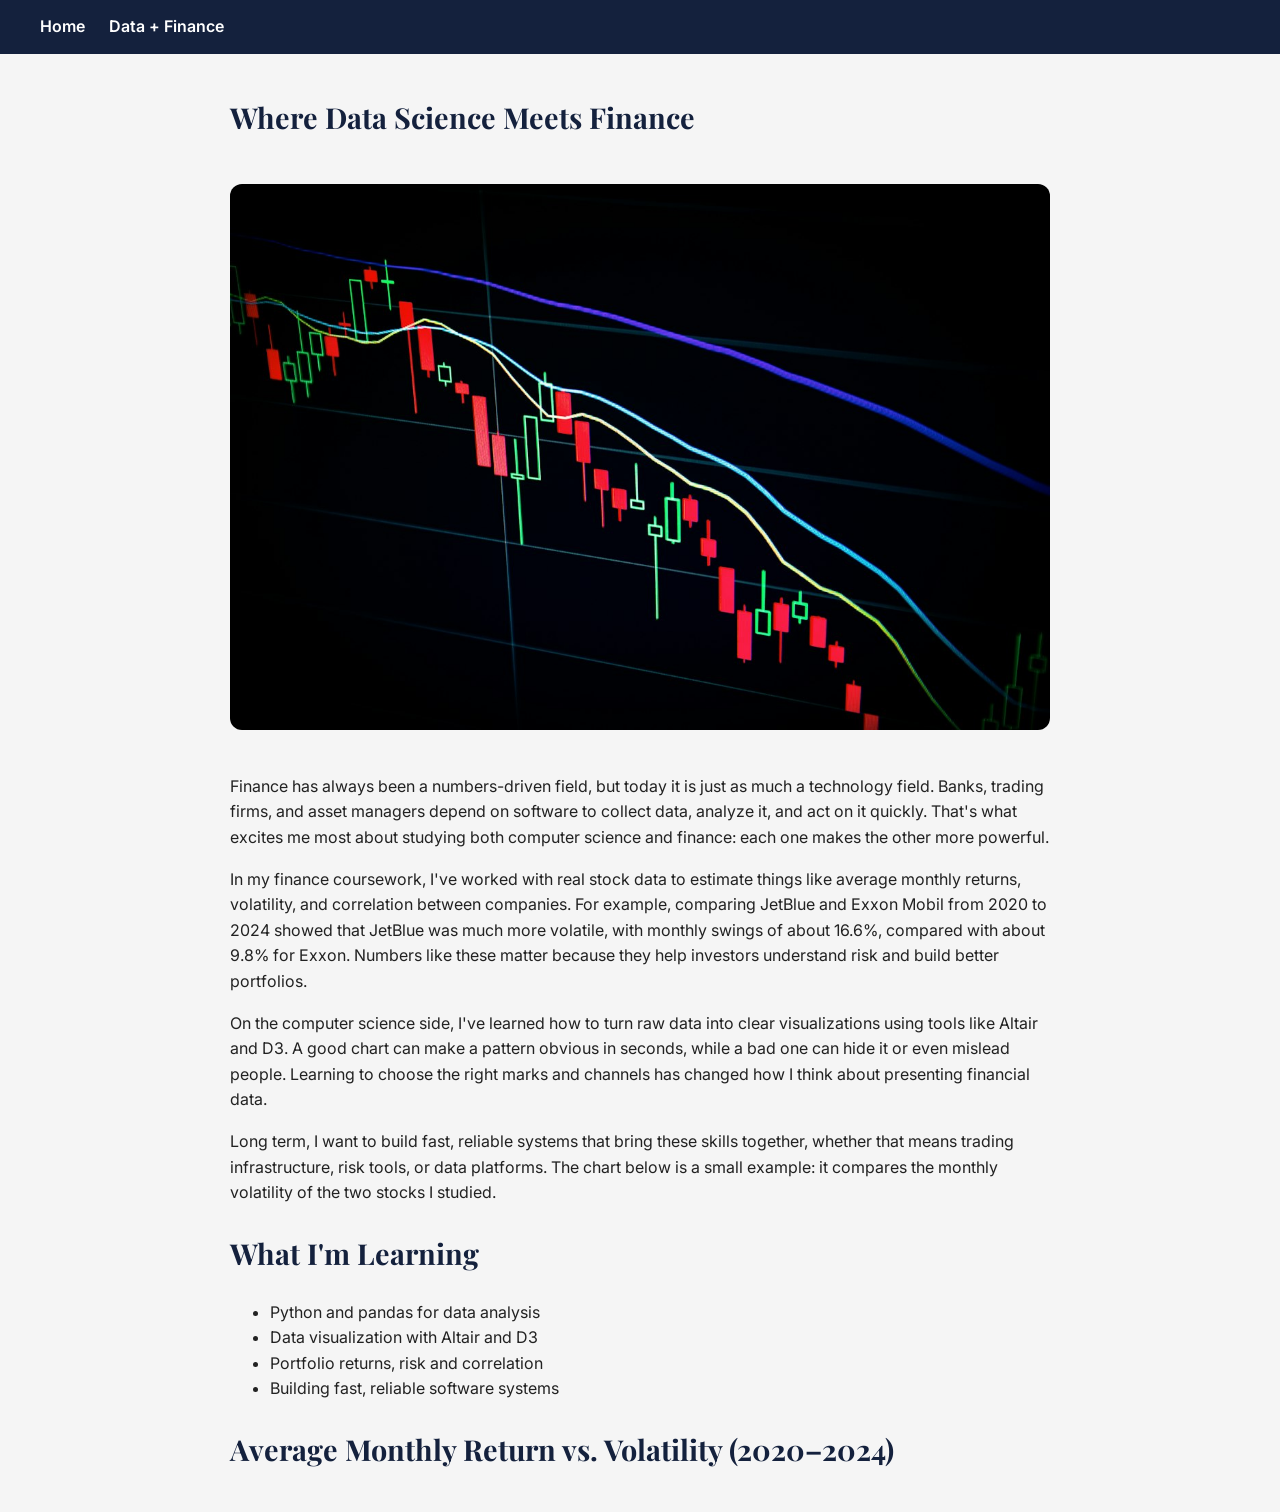
==== interests.html @ 22847277 "Initial site" ====
<!DOCTYPE html><html lang="en"><head><meta charset="UTF-8"><title>Data + Finance</title><link rel="stylesheet" href="style.css"><script src="https://d3js.org/d3.v7.min.js"></script></head>
<body><nav><a href="index.html">Home</a><a href="interests.html">Data + Finance</a></nav>
<main>
<h2>Where Data Science Meets Finance</h2>
<img src="images/markets.jpg" alt="Stock market chart">
<p>Finance has always been a numbers-driven field, but today it is just as much a technology field. Banks, trading firms, and asset managers depend on software to collect data, analyze it, and act on it quickly. That's what excites me most about studying both computer science and finance: each one makes the other more powerful.</p>
<p>In my finance coursework, I've worked with real stock data to estimate things like average monthly returns, volatility, and correlation between companies. For example, comparing JetBlue and Exxon Mobil from 2020 to 2024 showed that JetBlue was much more volatile, with monthly swings of about 16.6%, compared with about 9.8% for Exxon. Numbers like these matter because they help investors understand risk and build better portfolios.</p>
<p>On the computer science side, I've learned how to turn raw data into clear visualizations using tools like Altair and D3. A good chart can make a pattern obvious in seconds, while a bad one can hide it or even mislead people. Learning to choose the right marks and channels has changed how I think about presenting financial data.</p>
<p>Long term, I want to build fast, reliable systems that bring these skills together, whether that means trading infrastructure, risk tools, or data platforms. The chart below is a small example: it compares the monthly volatility of the two stocks I studied.</p>
<h2>What I'm Learning</h2>
<ul><li>Python and pandas for data analysis</li><li>Data visualization with Altair and D3</li><li>Portfolio returns, risk and correlation</li><li>Building fast, reliable software systems</li></ul>
<h2>Average Monthly Return vs. Volatility (2020–2024)</h2>
<div id="chart"></div>
</main>
<script>
const data=[{t:"JBLU",mean:-1.41,sd:16.64},{t:"XOM",mean:1.10,sd:9.79}];
const w=600,h=360,m={t:20,r:20,b:50,l:60};
const svg=d3.select("#chart").append("svg").attr("width",w).attr("height",h);
const x=d3.scaleBand().domain(data.map(d=>d.t)).range([m.l,w-m.r]).padding(0.4);
const y=d3.scaleLinear().domain([0,18]).range([h-m.b,m.t]);
svg.selectAll("rect").data(data).join("rect").attr("x",d=>x(d.t)).attr("y",d=>y(d.sd)).attr("width",x.bandwidth()).attr("height",d=>y(0)-y(d.sd)).attr("fill","#14213d");
svg.append("g").attr("transform",`translate(0,${h-m.b})`).call(d3.axisBottom(x));
svg.append("g").attr("transform",`translate(${m.l},0)`).call(d3.axisLeft(y));
svg.append("text").attr("x",-h/2).attr("y",18).attr("transform","rotate(-90)").attr("text-anchor","middle").text("Monthly volatility (%)");
</script></body></html>
---- style.css ----
@import url('https://fonts.googleapis.com/css2?family=Inter:wght@400;600&family=Playfair+Display:wght@700&display=swap');
:root{--navy:#14213d;--gold:#fca311;--light:#f5f5f5;--text:#222;}
body{margin:0;font-family:'Inter',sans-serif;color:var(--text);background:var(--light);line-height:1.6;}
nav{background:var(--navy);padding:14px 40px;display:flex;gap:24px;}
nav a{color:#fff;text-decoration:none;font-weight:600;}
nav a:hover{color:var(--gold);}
main{max-width:820px;margin:40px auto;padding:0 24px;}
h1{font-family:'Playfair Display',serif;font-size:2.8rem;color:var(--navy);margin-bottom:8px;}
h2{font-family:'Playfair Display',serif;font-size:1.8rem;color:var(--navy);}
img{max-width:100%;border-radius:12px;margin:20px 0;}
a{color:#b5770a;}
.contact{background:#fff;padding:20px;border-left:5px solid var(--gold);border-radius:8px;margin-top:40px;}
#chart svg{background:#fff;border-radius:8px;}
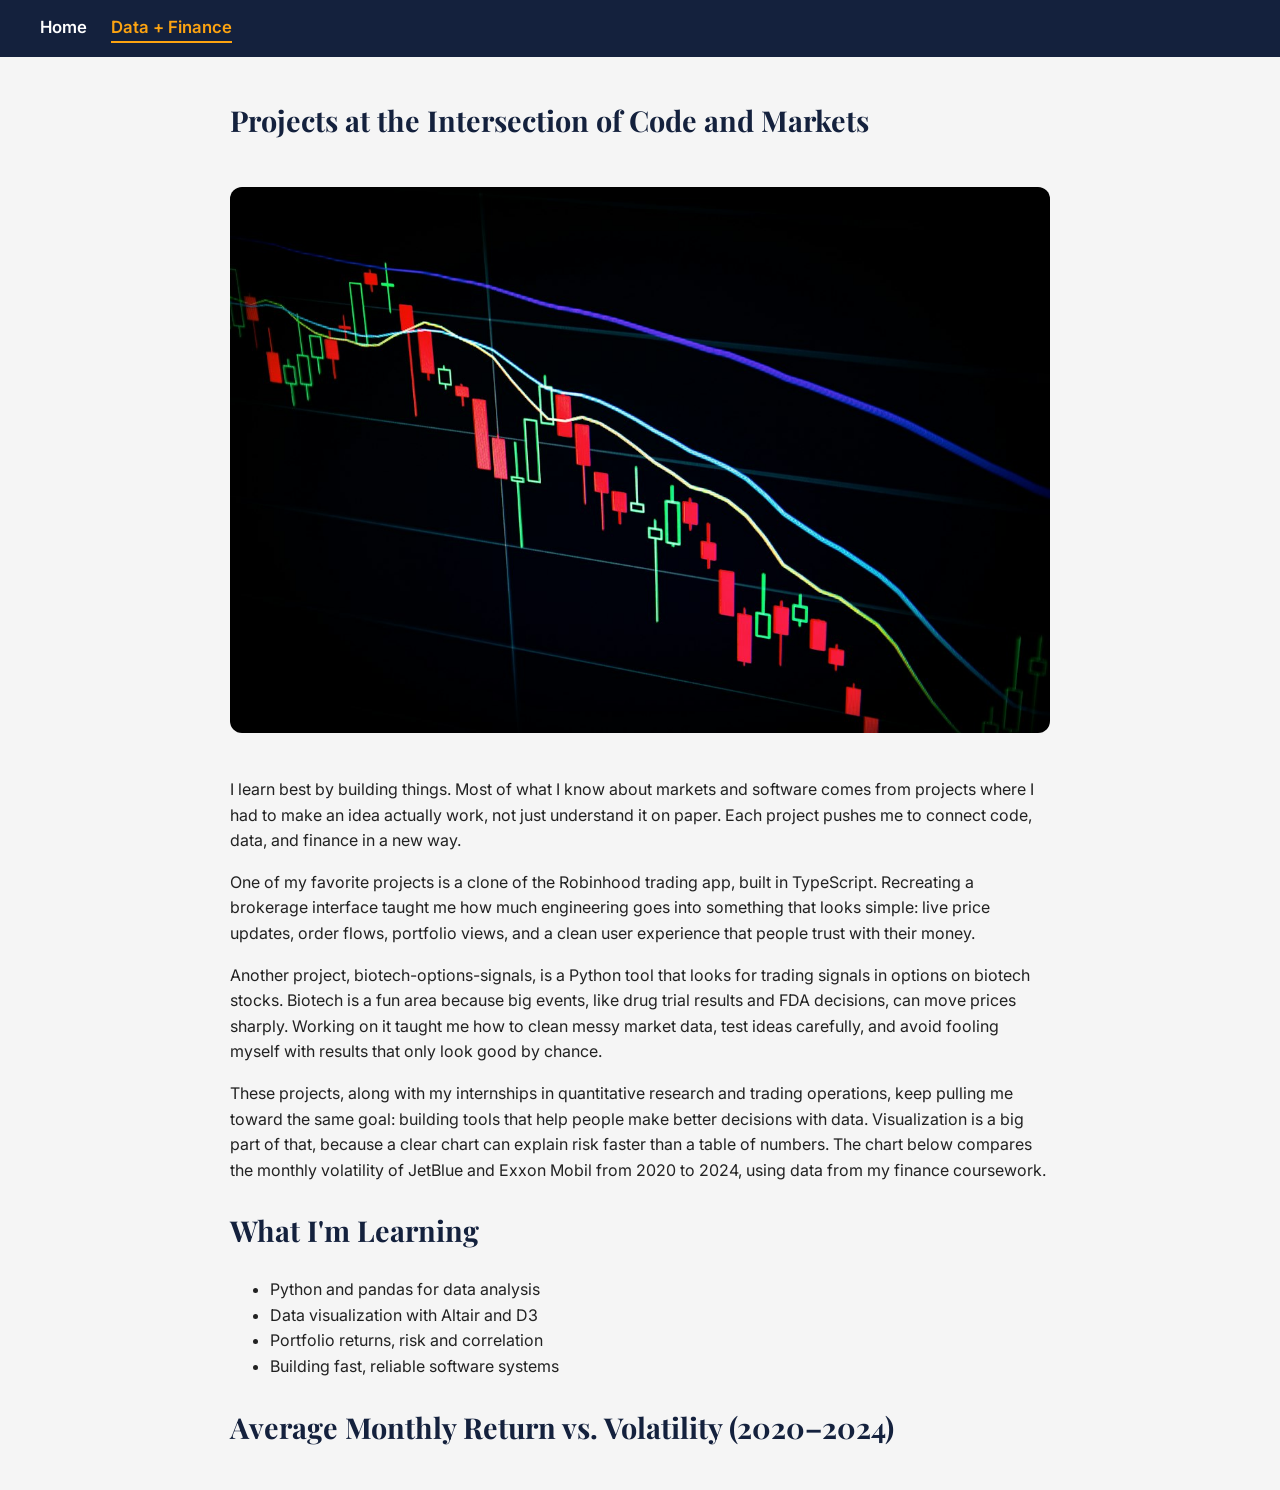
==== commit bbf7acc1: "CTA button, nav highlight, new page 2 text" ====
--- a/interests.html
+++ b/interests.html
@@ -1,12 +1,12 @@
 <!DOCTYPE html><html lang="en"><head><meta charset="UTF-8"><title>Data + Finance</title><link rel="stylesheet" href="style.css"><script src="https://d3js.org/d3.v7.min.js"></script></head>
-<body><nav><a href="index.html">Home</a><a href="interests.html">Data + Finance</a></nav>
+<body><nav><a href="index.html">Home</a><a href="interests.html" class="active">Data + Finance</a></nav>
 <main>
-<h2>Where Data Science Meets Finance</h2>
+<h2>Projects at the Intersection of Code and Markets</h2>
 <img src="images/markets.jpg" alt="Stock market chart">
-<p>Finance has always been a numbers-driven field, but today it is just as much a technology field. Banks, trading firms, and asset managers depend on software to collect data, analyze it, and act on it quickly. That's what excites me most about studying both computer science and finance: each one makes the other more powerful.</p>
-<p>In my finance coursework, I've worked with real stock data to estimate things like average monthly returns, volatility, and correlation between companies. For example, comparing JetBlue and Exxon Mobil from 2020 to 2024 showed that JetBlue was much more volatile, with monthly swings of about 16.6%, compared with about 9.8% for Exxon. Numbers like these matter because they help investors understand risk and build better portfolios.</p>
-<p>On the computer science side, I've learned how to turn raw data into clear visualizations using tools like Altair and D3. A good chart can make a pattern obvious in seconds, while a bad one can hide it or even mislead people. Learning to choose the right marks and channels has changed how I think about presenting financial data.</p>
-<p>Long term, I want to build fast, reliable systems that bring these skills together, whether that means trading infrastructure, risk tools, or data platforms. The chart below is a small example: it compares the monthly volatility of the two stocks I studied.</p>
+<p>I learn best by building things. Most of what I know about markets and software comes from projects where I had to make an idea actually work, not just understand it on paper. Each project pushes me to connect code, data, and finance in a new way.</p>
+<p>One of my favorite projects is a clone of the Robinhood trading app, built in TypeScript. Recreating a brokerage interface taught me how much engineering goes into something that looks simple: live price updates, order flows, portfolio views, and a clean user experience that people trust with their money.</p>
+<p>Another project, biotech-options-signals, is a Python tool that looks for trading signals in options on biotech stocks. Biotech is a fun area because big events, like drug trial results and FDA decisions, can move prices sharply. Working on it taught me how to clean messy market data, test ideas carefully, and avoid fooling myself with results that only look good by chance.</p>
+<p>These projects, along with my internships in quantitative research and trading operations, keep pulling me toward the same goal: building tools that help people make better decisions with data. Visualization is a big part of that, because a clear chart can explain risk faster than a table of numbers. The chart below compares the monthly volatility of JetBlue and Exxon Mobil from 2020 to 2024, using data from my finance coursework.</p>
 <h2>What I'm Learning</h2>
 <ul><li>Python and pandas for data analysis</li><li>Data visualization with Altair and D3</li><li>Portfolio returns, risk and correlation</li><li>Building fast, reliable software systems</li></ul>
 <h2>Average Monthly Return vs. Volatility (2020–2024)</h2>
--- a/style.css
+++ b/style.css
@@ -11,3 +11,7 @@
 a{color:#b5770a;}
 .contact{background:#fff;padding:20px;border-left:5px solid var(--gold);border-radius:8px;margin-top:40px;}
 #chart svg{background:#fff;border-radius:8px;}
+.cta{display:inline-block;margin:30px 0 10px;padding:14px 28px;background:var(--gold);color:var(--navy);font-weight:600;border-radius:30px;text-decoration:none;font-size:1.1rem;}
+.cta:hover{background:var(--navy);color:#fff;}
+nav a.active{color:var(--gold);border-bottom:2px solid var(--gold);}
+nav a{font-size:1.05rem;}
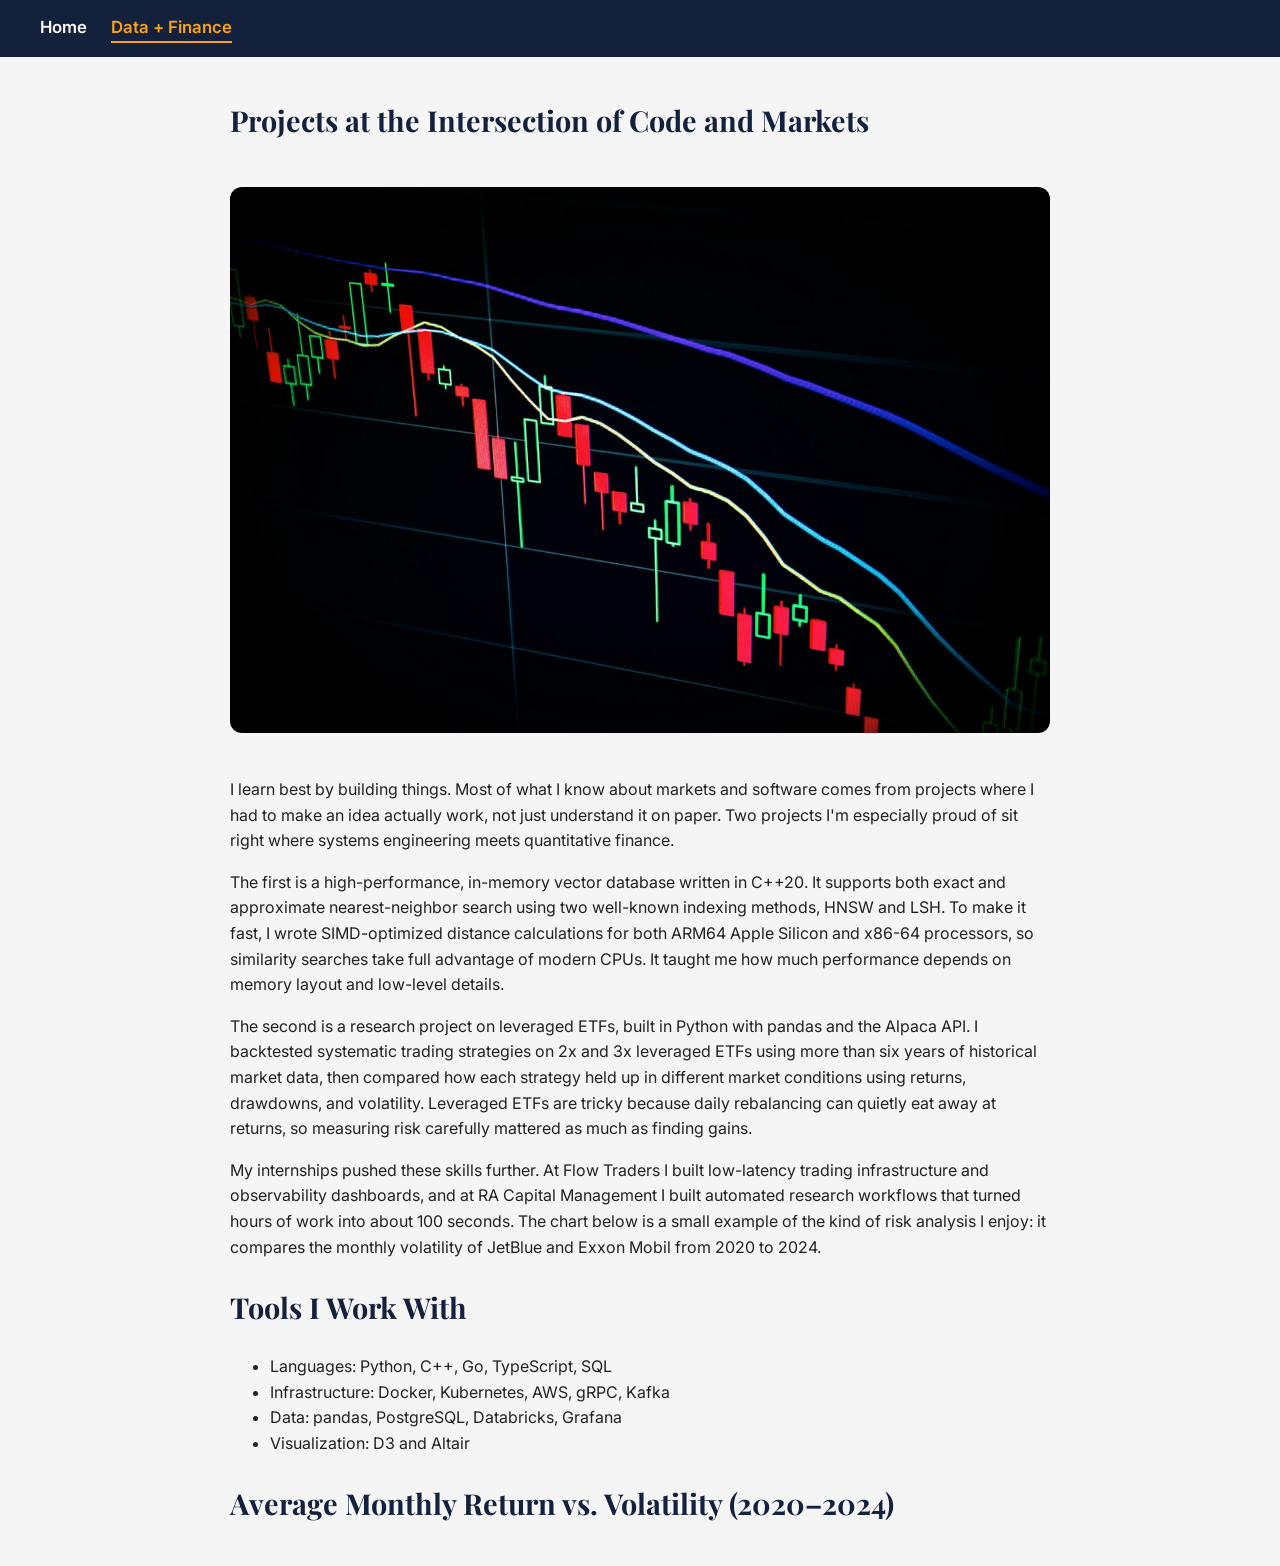
==== commit 7c197be4: "Page 2 from resume projects" ====
--- a/interests.html
+++ b/interests.html
@@ -3,12 +3,12 @@
 <main>
 <h2>Projects at the Intersection of Code and Markets</h2>
 <img src="images/markets.jpg" alt="Stock market chart">
-<p>I learn best by building things. Most of what I know about markets and software comes from projects where I had to make an idea actually work, not just understand it on paper. Each project pushes me to connect code, data, and finance in a new way.</p>
-<p>One of my favorite projects is a clone of the Robinhood trading app, built in TypeScript. Recreating a brokerage interface taught me how much engineering goes into something that looks simple: live price updates, order flows, portfolio views, and a clean user experience that people trust with their money.</p>
-<p>Another project, biotech-options-signals, is a Python tool that looks for trading signals in options on biotech stocks. Biotech is a fun area because big events, like drug trial results and FDA decisions, can move prices sharply. Working on it taught me how to clean messy market data, test ideas carefully, and avoid fooling myself with results that only look good by chance.</p>
-<p>These projects, along with my internships in quantitative research and trading operations, keep pulling me toward the same goal: building tools that help people make better decisions with data. Visualization is a big part of that, because a clear chart can explain risk faster than a table of numbers. The chart below compares the monthly volatility of JetBlue and Exxon Mobil from 2020 to 2024, using data from my finance coursework.</p>
-<h2>What I'm Learning</h2>
-<ul><li>Python and pandas for data analysis</li><li>Data visualization with Altair and D3</li><li>Portfolio returns, risk and correlation</li><li>Building fast, reliable software systems</li></ul>
+<p>I learn best by building things. Most of what I know about markets and software comes from projects where I had to make an idea actually work, not just understand it on paper. Two projects I'm especially proud of sit right where systems engineering meets quantitative finance.</p>
+<p>The first is a high-performance, in-memory vector database written in C++20. It supports both exact and approximate nearest-neighbor search using two well-known indexing methods, HNSW and LSH. To make it fast, I wrote SIMD-optimized distance calculations for both ARM64 Apple Silicon and x86-64 processors, so similarity searches take full advantage of modern CPUs. It taught me how much performance depends on memory layout and low-level details.</p>
+<p>The second is a research project on leveraged ETFs, built in Python with pandas and the Alpaca API. I backtested systematic trading strategies on 2x and 3x leveraged ETFs using more than six years of historical market data, then compared how each strategy held up in different market conditions using returns, drawdowns, and volatility. Leveraged ETFs are tricky because daily rebalancing can quietly eat away at returns, so measuring risk carefully mattered as much as finding gains.</p>
+<p>My internships pushed these skills further. At Flow Traders I built low-latency trading infrastructure and observability dashboards, and at RA Capital Management I built automated research workflows that turned hours of work into about 100 seconds. The chart below is a small example of the kind of risk analysis I enjoy: it compares the monthly volatility of JetBlue and Exxon Mobil from 2020 to 2024.</p>
+<h2>Tools I Work With</h2>
+<ul><li>Languages: Python, C++, Go, TypeScript, SQL</li><li>Infrastructure: Docker, Kubernetes, AWS, gRPC, Kafka</li><li>Data: pandas, PostgreSQL, Databricks, Grafana</li><li>Visualization: D3 and Altair</li></ul>
 <h2>Average Monthly Return vs. Volatility (2020–2024)</h2>
 <div id="chart"></div>
 </main>
